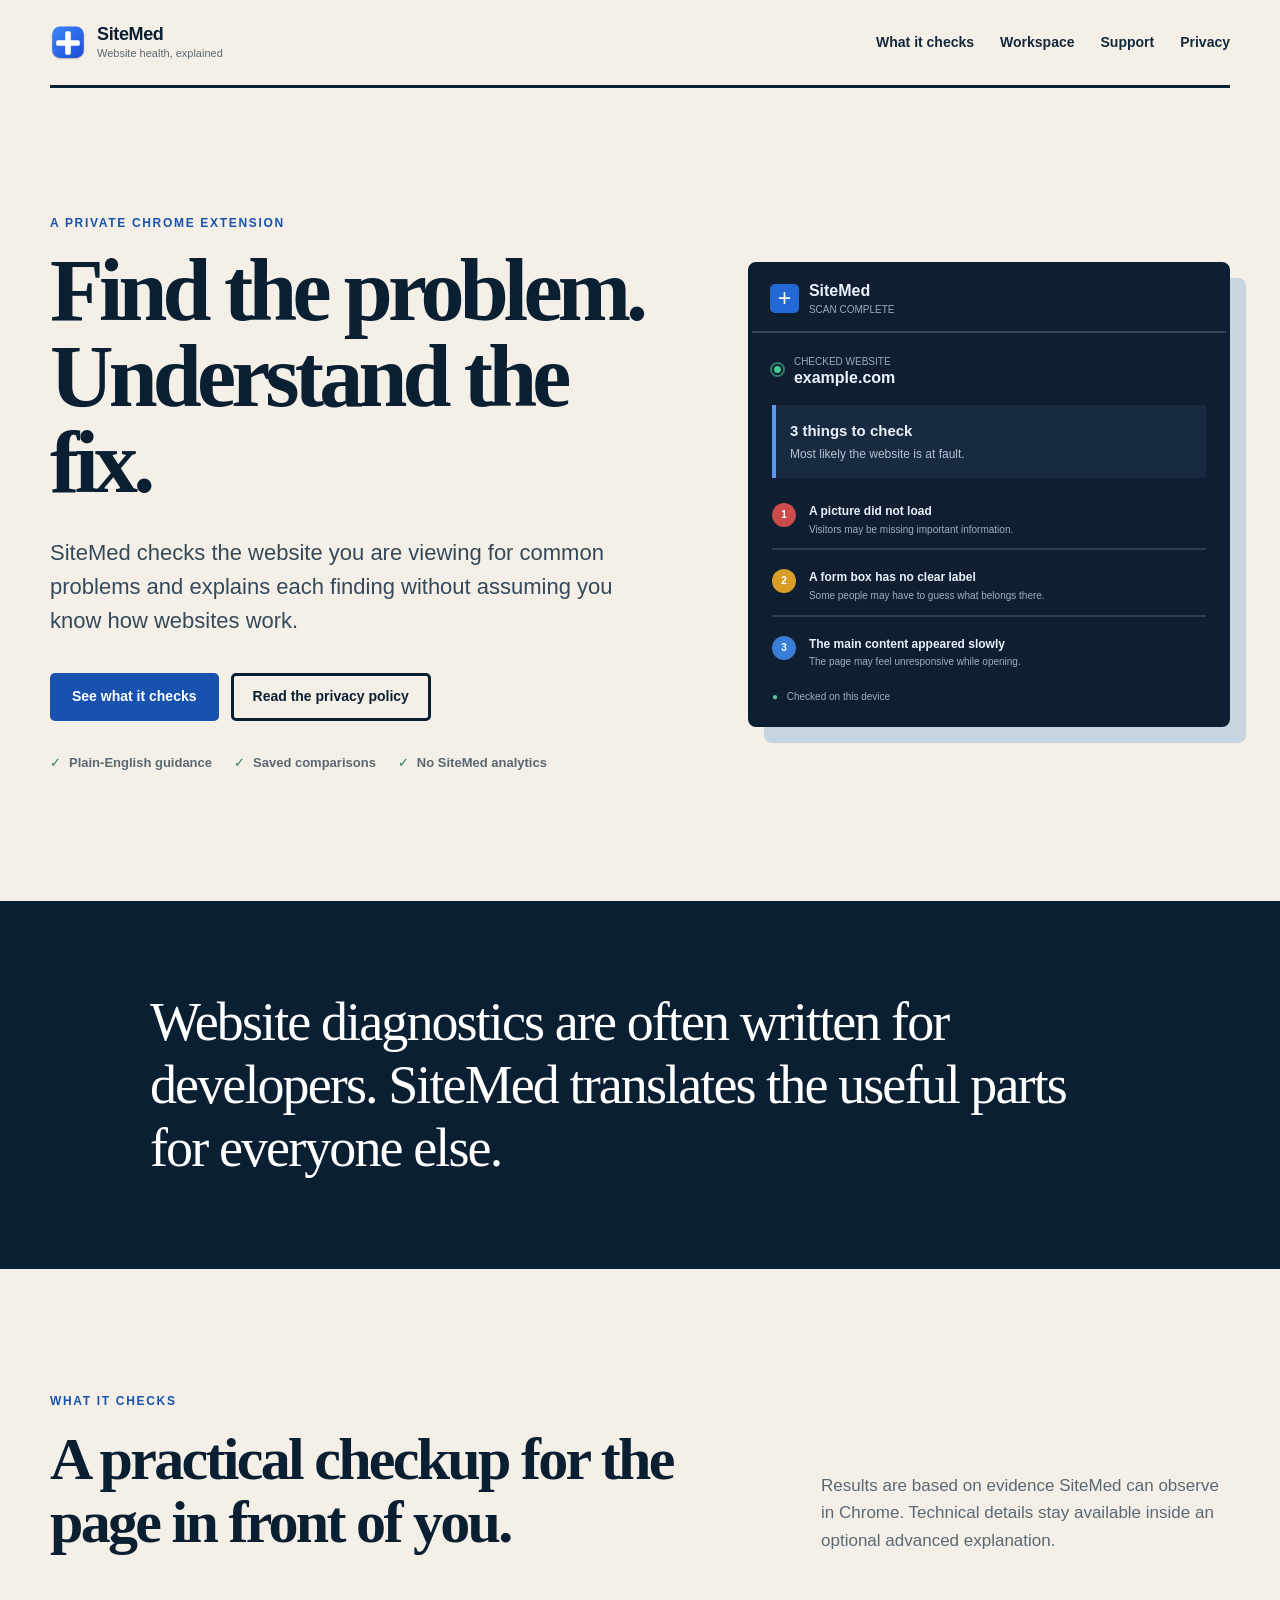
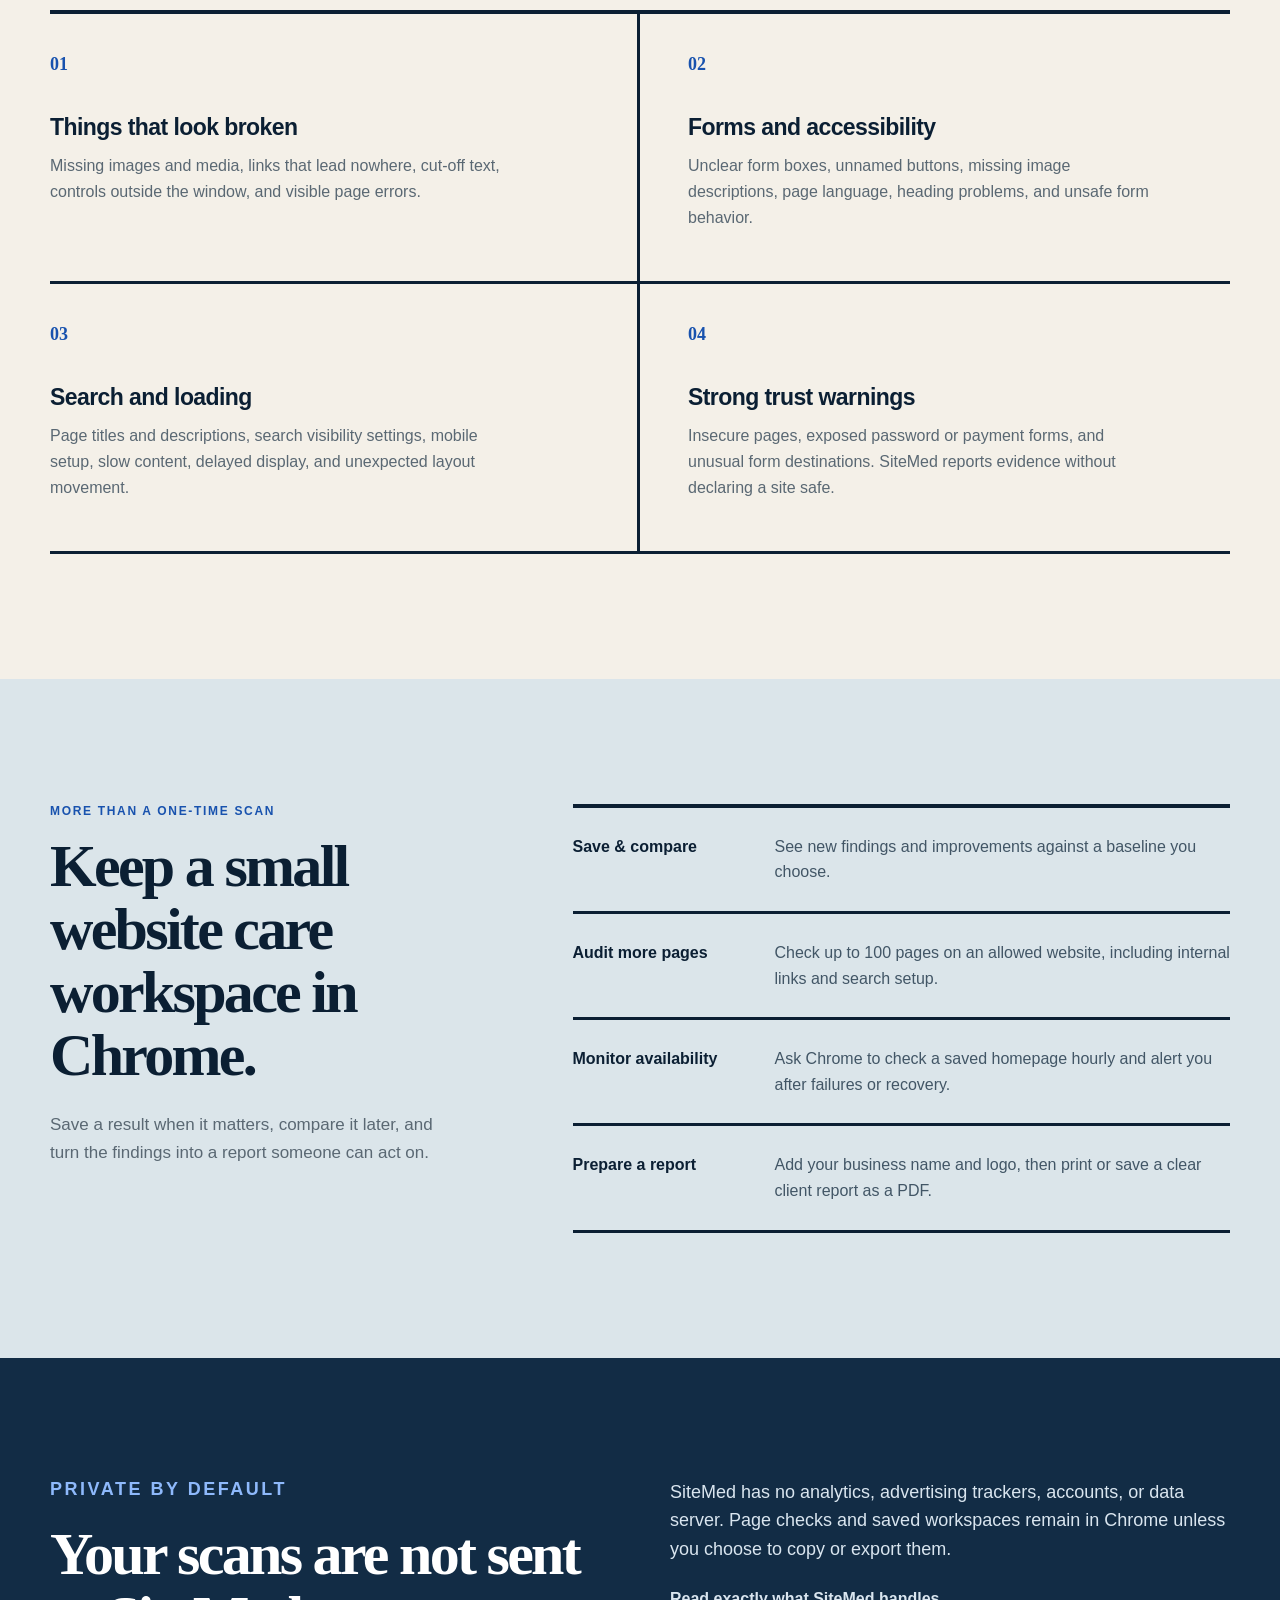
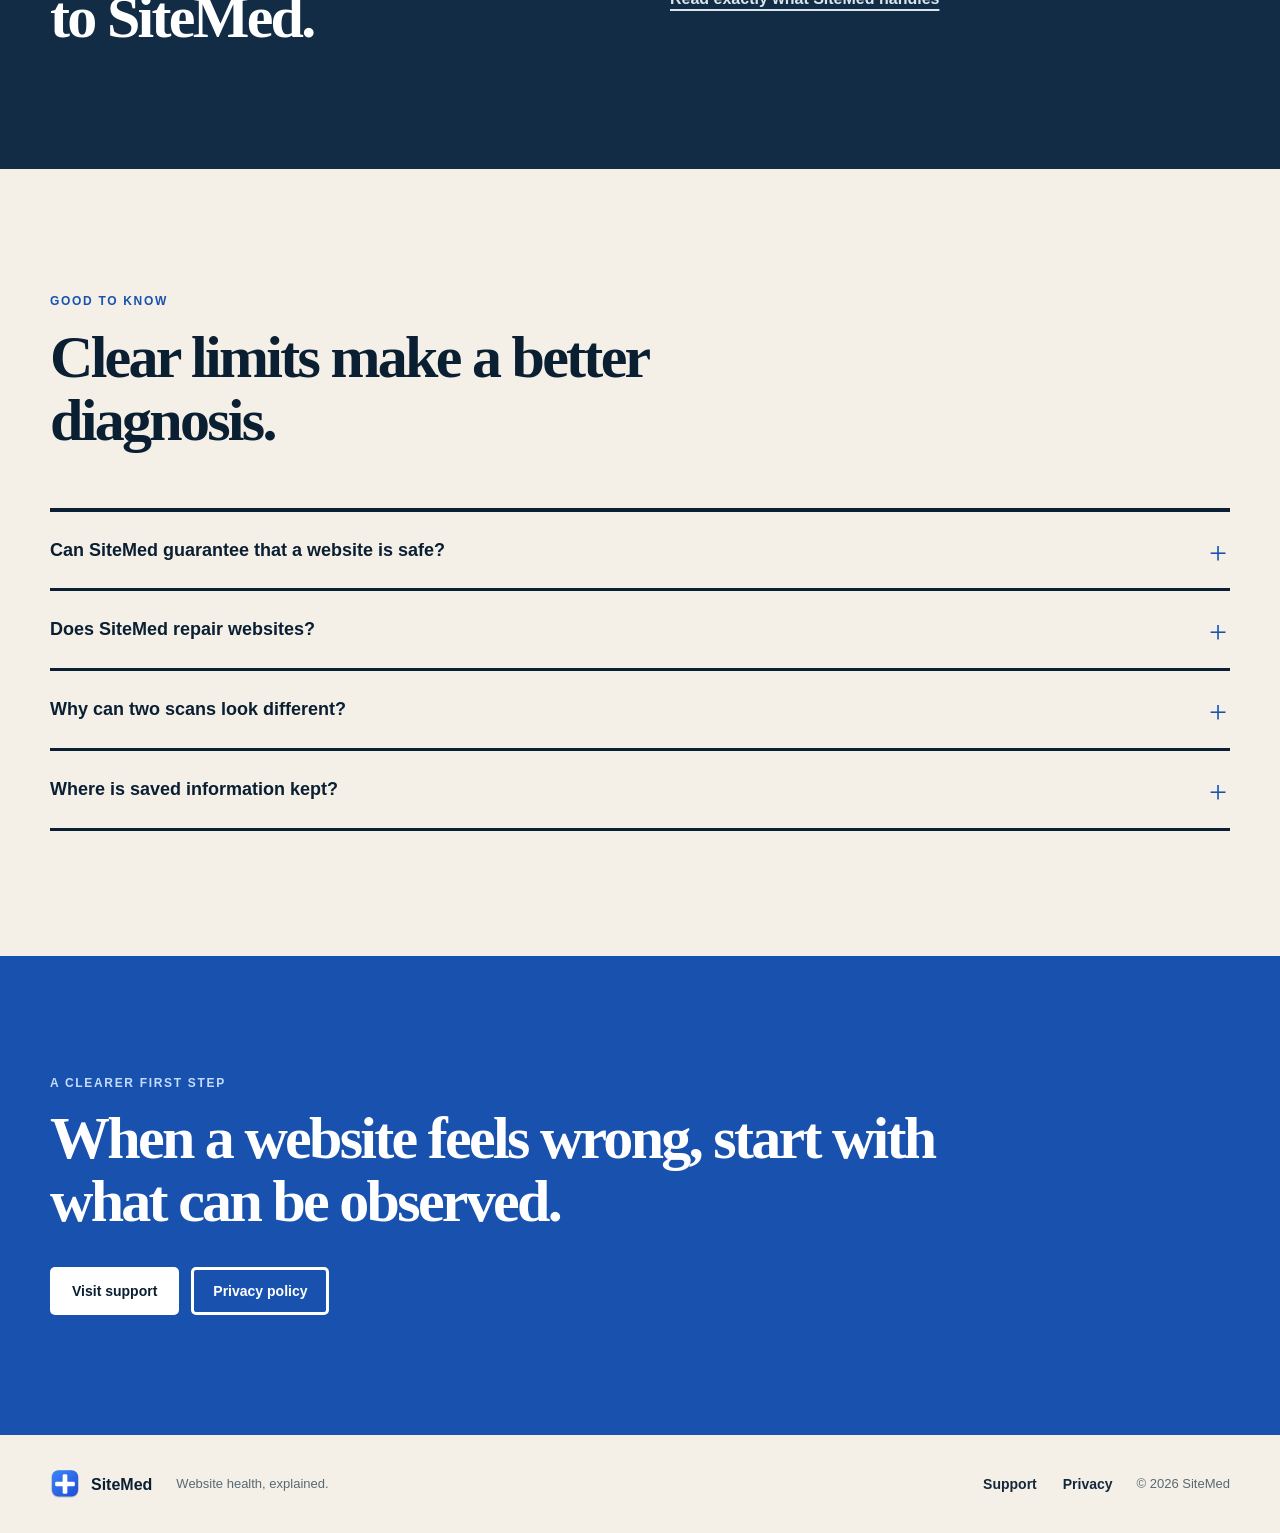
==== index.html @ 00b7d243 "First commit of website" ====
<!doctype html>
<html lang="en">
  <head>
    <meta charset="UTF-8" />
    <meta name="viewport" content="width=device-width, initial-scale=1" />
    <meta
      name="description"
      content="SiteMed is a private Chrome extension that finds common website problems and explains what to do next in plain English."
    />
    <meta name="theme-color" content="#0b1f33" />
    <meta property="og:type" content="website" />
    <meta property="og:title" content="SiteMed — Website health, explained" />
    <meta
      property="og:description"
      content="Find common website problems, understand who can fix them, and keep track of what changed."
    />
    <title>SiteMed — Website health, explained</title>
    <link rel="icon" href="assets/logo.svg" type="image/svg+xml" />
    <link rel="stylesheet" href="styles.css" />
    <script type="application/ld+json">
      {
        "@context": "https://schema.org",
        "@type": "SoftwareApplication",
        "name": "SiteMed",
        "applicationCategory": "BrowserApplication",
        "operatingSystem": "Chrome",
        "description": "A Chrome extension that finds common website problems and explains them in plain English."
      }
    </script>
  </head>
  <body>
    <a class="skip-link" href="#main">Skip to content</a>

    <header class="site-header">
      <a class="wordmark" href="index.html" aria-label="SiteMed home">
        <img src="assets/logo.svg" width="36" height="36" alt="" />
        <span>
          <strong>SiteMed</strong>
          <small>Website health, explained</small>
        </span>
      </a>
      <nav aria-label="Main navigation">
        <a href="#checks">What it checks</a>
        <a href="#workspace">Workspace</a>
        <a href="support.html">Support</a>
        <a href="privacy.html">Privacy</a>
      </nav>
    </header>

    <main id="main">
      <section class="hero">
        <div class="hero-copy">
          <p class="eyebrow">A private Chrome extension</p>
          <h1>Find the problem.<br />Understand the fix.</h1>
          <p class="hero-lede">
            SiteMed checks the website you are viewing for common problems and explains
            each finding without assuming you know how websites work.
          </p>
          <div class="hero-actions">
            <a class="button button-primary" href="#checks">See what it checks</a>
            <a class="button button-secondary" href="privacy.html"
              >Read the privacy policy</a
            >
          </div>
          <ul class="plain-list hero-points" aria-label="SiteMed highlights">
            <li>Plain-English guidance</li>
            <li>Saved comparisons</li>
            <li>No SiteMed analytics</li>
          </ul>
        </div>

        <div class="scan-demo" aria-label="Example SiteMed result">
          <div class="demo-titlebar">
            <span class="demo-mark" aria-hidden="true">+</span>
            <span><strong>SiteMed</strong><small>Scan complete</small></span>
          </div>
          <div class="demo-site">
            <span class="status-dot" aria-hidden="true"></span>
            <span><small>Checked website</small><strong>example.com</strong></span>
          </div>
          <div class="demo-summary">
            <strong>3 things to check</strong>
            <span>Most likely the website is at fault.</span>
          </div>
          <ol class="demo-findings">
            <li>
              <span class="severity severity-error">1</span>
              <span
                ><strong>A picture did not load</strong
                ><small>Visitors may be missing important information.</small></span
              >
            </li>
            <li>
              <span class="severity severity-warning">2</span>
              <span
                ><strong>A form box has no clear label</strong
                ><small>Some people may have to guess what belongs there.</small></span
              >
            </li>
            <li>
              <span class="severity severity-info">3</span>
              <span
                ><strong>The main content appeared slowly</strong
                ><small>The page may feel unresponsive while opening.</small></span
              >
            </li>
          </ol>
          <p class="demo-private">
            <span aria-hidden="true">●</span> Checked on this device
          </p>
        </div>
      </section>

      <section class="statement" aria-label="SiteMed purpose">
        <p>
          Website diagnostics are often written for developers. SiteMed translates the
          useful parts for everyone else.
        </p>
      </section>

      <section class="section" id="checks">
        <div class="section-heading">
          <p class="eyebrow">What it checks</p>
          <h2>A practical checkup for the page in front of you.</h2>
          <p>
            Results are based on evidence SiteMed can observe in Chrome. Technical details
            stay available inside an optional advanced explanation.
          </p>
        </div>

        <div class="check-grid">
          <article>
            <span class="check-number">01</span>
            <h3>Things that look broken</h3>
            <p>
              Missing images and media, links that lead nowhere, cut-off text, controls
              outside the window, and visible page errors.
            </p>
          </article>
          <article>
            <span class="check-number">02</span>
            <h3>Forms and accessibility</h3>
            <p>
              Unclear form boxes, unnamed buttons, missing image descriptions, page
              language, heading problems, and unsafe form behavior.
            </p>
          </article>
          <article>
            <span class="check-number">03</span>
            <h3>Search and loading</h3>
            <p>
              Page titles and descriptions, search visibility settings, mobile setup, slow
              content, delayed display, and unexpected layout movement.
            </p>
          </article>
          <article>
            <span class="check-number">04</span>
            <h3>Strong trust warnings</h3>
            <p>
              Insecure pages, exposed password or payment forms, and unusual form
              destinations. SiteMed reports evidence without declaring a site safe.
            </p>
          </article>
        </div>
      </section>

      <section class="workspace-section" id="workspace">
        <div class="workspace-intro">
          <p class="eyebrow">More than a one-time scan</p>
          <h2>Keep a small website care workspace in Chrome.</h2>
          <p>
            Save a result when it matters, compare it later, and turn the findings into a
            report someone can act on.
          </p>
        </div>

        <div class="workspace-list">
          <article>
            <strong>Save &amp; compare</strong>
            <p>See new findings and improvements against a baseline you choose.</p>
          </article>
          <article>
            <strong>Audit more pages</strong>
            <p>
              Check up to 100 pages on an allowed website, including internal links and
              search setup.
            </p>
          </article>
          <article>
            <strong>Monitor availability</strong>
            <p>
              Ask Chrome to check a saved homepage hourly and alert you after failures or
              recovery.
            </p>
          </article>
          <article>
            <strong>Prepare a report</strong>
            <p>
              Add your business name and logo, then print or save a clear client report as
              a PDF.
            </p>
          </article>
        </div>
      </section>

      <section class="privacy-callout">
        <div>
          <p class="eyebrow">Private by default</p>
          <h2>Your scans are not sent to SiteMed.</h2>
        </div>
        <div>
          <p>
            SiteMed has no analytics, advertising trackers, accounts, or data server. Page
            checks and saved workspaces remain in Chrome unless you choose to copy or
            export them.
          </p>
          <a class="text-link" href="privacy.html">Read exactly what SiteMed handles</a>
        </div>
      </section>

      <section class="section faq-section">
        <div class="section-heading compact">
          <p class="eyebrow">Good to know</p>
          <h2>Clear limits make a better diagnosis.</h2>
        </div>
        <div class="faq-list">
          <details>
            <summary>Can SiteMed guarantee that a website is safe?</summary>
            <p>
              No. SiteMed points out strong warning signs visible on the current page. It
              does not use a reputation database and cannot prove that a website or seller
              is trustworthy.
            </p>
          </details>
          <details>
            <summary>Does SiteMed repair websites?</summary>
            <p>
              SiteMed explains what it found, who can most likely fix it, and what to try
              next. It does not change the website itself.
            </p>
          </details>
          <details>
            <summary>Why can two scans look different?</summary>
            <p>
              Results can change with the browser window, connection, cached files, and
              content loaded by the website after the page opens.
            </p>
          </details>
          <details>
            <summary>Where is saved information kept?</summary>
            <p>
              Saved scans, audits, monitoring results, notes, and report branding stay in
              Chrome extension storage on the user’s device.
            </p>
          </details>
        </div>
      </section>

      <section class="closing">
        <p class="eyebrow">A clearer first step</p>
        <h2>When a website feels wrong, start with what can be observed.</h2>
        <div class="closing-links">
          <a class="button button-light" href="support.html">Visit support</a>
          <a class="button button-outline-light" href="privacy.html">Privacy policy</a>
        </div>
      </section>
    </main>

    <footer class="site-footer">
      <a class="footer-brand" href="index.html">
        <img src="assets/logo.svg" width="30" height="30" alt="" />
        <strong>SiteMed</strong>
      </a>
      <p>Website health, explained.</p>
      <nav aria-label="Footer navigation">
        <a href="support.html">Support</a>
        <a href="privacy.html">Privacy</a>
      </nav>
      <p class="copyright">© 2026 SiteMed</p>
    </footer>
  </body>
</html>
---- styles.css ----
:root {
  color: #14283a;
  background: #f4f0e8;
  font-family: Arial, Helvetica, sans-serif;
  font-synthesis: none;
  text-rendering: optimizeLegibility;
  --navy: #0b1f33;
  --navy-light: #173a59;
  --blue: #2468d6;
  --blue-dark: #1852ae;
  --cream: #f4f0e8;
  --paper: #fffdf8;
  --ink: #14283a;
  --muted: #5a6873;
  --rule: #b8c3c9;
  --green: #208361;
  --yellow: #d79d27;
  --red: #cc4b4b;
}

* {
  box-sizing: border-box;
}

html {
  scroll-behavior: smooth;
}

body {
  margin: 0;
  overflow-x: hidden;
  background: var(--cream);
  color: var(--ink);
  line-height: 1.6;
}

img {
  display: block;
  max-width: 100%;
}

a {
  color: inherit;
}

button,
a {
  -webkit-tap-highlight-color: transparent;
}

:focus-visible {
  outline: 3px solid #73a7fa;
  outline-offset: 4px;
}

.skip-link {
  position: fixed;
  z-index: 20;
  top: 12px;
  left: 12px;
  padding: 10px 14px;
  transform: translateY(-180%);
  background: #fff;
  color: var(--navy);
  font-weight: 700;
}

.skip-link:focus {
  transform: translateY(0);
}

.site-header {
  display: flex;
  width: min(1180px, calc(100% - 40px));
  min-height: 88px;
  align-items: center;
  justify-content: space-between;
  gap: 32px;
  margin: 0 auto;
  border-bottom: 3px solid var(--navy);
}

.wordmark,
.footer-brand {
  display: inline-flex;
  align-items: center;
  gap: 11px;
  color: var(--navy);
  text-decoration: none;
}

.wordmark > span {
  display: flex;
  flex-direction: column;
}

.wordmark strong {
  font-size: 18px;
  letter-spacing: -0.02em;
  line-height: 1.1;
}

.wordmark small {
  margin-top: 3px;
  color: var(--muted);
  font-size: 11px;
  line-height: 1.2;
}

.site-header nav,
.site-footer nav {
  display: flex;
  align-items: center;
  gap: 26px;
}

.site-header nav a,
.site-footer nav a {
  font-size: 14px;
  font-weight: 700;
  text-decoration: none;
}

.site-header nav a:hover,
.site-header nav a[aria-current='page'],
.site-footer nav a:hover {
  color: var(--blue-dark);
  text-decoration: underline;
  text-decoration-thickness: 2px;
  text-underline-offset: 5px;
}

.hero {
  display: grid;
  width: min(1180px, calc(100% - 40px));
  grid-template-columns: minmax(0, 1.05fr) minmax(360px, 0.85fr);
  align-items: center;
  gap: clamp(48px, 8vw, 110px);
  margin: 0 auto;
  padding: clamp(70px, 10vw, 130px) 0;
}

.hero-copy {
  min-width: 0;
}

.eyebrow {
  margin: 0 0 16px;
  color: var(--blue-dark);
  font-size: 12px;
  font-weight: 800;
  letter-spacing: 0.14em;
  line-height: 1.3;
  text-transform: uppercase;
}

.hero h1,
.support-hero h1,
.policy-sidebar h1 {
  margin: 0;
  color: var(--navy);
  font-family: Georgia, 'Times New Roman', serif;
  font-size: clamp(50px, 7vw, 88px);
  font-weight: 700;
  letter-spacing: -0.055em;
  line-height: 0.98;
}

.hero-lede {
  max-width: 650px;
  margin: 30px 0 0;
  color: #34495a;
  font-size: clamp(18px, 2vw, 22px);
  line-height: 1.55;
}

.hero-actions,
.closing-links {
  display: flex;
  flex-wrap: wrap;
  gap: 12px;
  margin-top: 34px;
}

.button {
  display: inline-flex;
  min-height: 48px;
  align-items: center;
  justify-content: center;
  padding: 12px 19px;
  border: 3px solid transparent;
  border-radius: 5px;
  font-size: 14px;
  font-weight: 800;
  line-height: 1.2;
  text-decoration: none;
}

.button-primary {
  background: var(--blue-dark);
  color: #fff;
}

.button-primary:hover {
  background: var(--navy);
}

.button-secondary {
  border-color: var(--navy);
  background: transparent;
  color: var(--navy);
}

.button-secondary:hover {
  background: var(--paper);
}

.plain-list {
  margin: 0;
  padding: 0;
  list-style: none;
}

.hero-points {
  display: flex;
  flex-wrap: wrap;
  gap: 10px 22px;
  margin-top: 32px;
  color: var(--muted);
  font-size: 13px;
  font-weight: 700;
}

.hero-points li::before {
  margin-right: 8px;
  color: var(--green);
  content: '✓';
}

.scan-demo {
  overflow: hidden;
  border: 4px solid var(--navy);
  border-radius: 8px;
  background: #0f1e30;
  color: #eaf1fb;
  box-shadow: 16px 16px 0 #c6d5df;
}

.demo-titlebar {
  display: flex;
  align-items: center;
  gap: 10px;
  padding: 15px 18px;
  border-bottom: 2px solid #31445a;
}

.demo-titlebar > span:last-child,
.demo-site > span:last-child {
  display: flex;
  flex-direction: column;
}

.demo-titlebar strong,
.demo-site strong {
  line-height: 1.2;
}

.demo-titlebar small,
.demo-site small {
  margin-top: 2px;
  color: #9aabc0;
  font-size: 10px;
  line-height: 1.3;
  text-transform: uppercase;
}

.demo-mark {
  display: grid;
  width: 29px;
  height: 29px;
  place-items: center;
  border-radius: 5px;
  background: var(--blue);
  color: white;
  font-size: 23px;
  font-weight: 400;
  line-height: 1;
}

.demo-site {
  display: flex;
  align-items: center;
  gap: 11px;
  padding: 20px 20px 8px;
}

.status-dot {
  width: 11px;
  height: 11px;
  border: 2px solid #0f1e30;
  border-radius: 50%;
  background: #45cc95;
  box-shadow: 0 0 0 2px #347b67;
}

.demo-summary {
  display: flex;
  flex-direction: column;
  margin: 10px 20px 14px;
  padding: 14px;
  border-left: 4px solid #5c98ef;
  background: #172a40;
}

.demo-summary strong {
  font-size: 15px;
}

.demo-summary span {
  margin-top: 2px;
  color: #b4c1d0;
  font-size: 12px;
}

.demo-findings {
  display: grid;
  gap: 8px;
  margin: 0;
  padding: 0 20px;
  list-style: none;
}

.demo-findings li {
  display: grid;
  grid-template-columns: 27px 1fr;
  gap: 10px;
  padding: 11px 0;
  border-bottom: 2px solid #2c3e52;
}

.demo-findings li:last-child {
  border-bottom: 0;
}

.demo-findings li > span:last-child {
  display: flex;
  min-width: 0;
  flex-direction: column;
}

.demo-findings strong {
  font-size: 12px;
  line-height: 1.4;
}

.demo-findings small {
  margin-top: 3px;
  color: #9fafc1;
  font-size: 10px;
  line-height: 1.45;
}

.severity {
  display: grid;
  width: 24px;
  height: 24px;
  place-items: center;
  border-radius: 50%;
  color: #fff;
  font-size: 10px;
  font-weight: 800;
}

.severity-error {
  background: var(--red);
}

.severity-warning {
  background: var(--yellow);
}

.severity-info {
  background: #397fd7;
}

.demo-private {
  margin: 8px 20px 18px;
  color: #9fafc1;
  font-size: 10px;
}

.demo-private span {
  margin-right: 6px;
  color: #45cc95;
}

.statement {
  background: var(--navy);
  color: #fff;
}

.statement p {
  width: min(980px, calc(100% - 40px));
  margin: 0 auto;
  padding: clamp(56px, 8vw, 90px) 0;
  font-family: Georgia, 'Times New Roman', serif;
  font-size: clamp(30px, 5vw, 54px);
  letter-spacing: -0.035em;
  line-height: 1.16;
}

.section {
  width: min(1180px, calc(100% - 40px));
  margin: 0 auto;
  padding: clamp(72px, 10vw, 125px) 0;
}

.section-heading {
  display: grid;
  grid-template-columns: minmax(0, 1.2fr) minmax(280px, 0.7fr);
  gap: 24px 70px;
  align-items: end;
  margin-bottom: 56px;
}

.section-heading .eyebrow {
  grid-column: 1 / -1;
  margin-bottom: -6px;
}

.section-heading h2,
.workspace-intro h2,
.privacy-callout h2,
.closing h2,
.support-contact h2 {
  margin: 0;
  color: var(--navy);
  font-family: Georgia, 'Times New Roman', serif;
  font-size: clamp(36px, 5vw, 60px);
  letter-spacing: -0.045em;
  line-height: 1.05;
}

.section-heading > p:last-child,
.workspace-intro > p:last-child {
  margin: 0;
  color: var(--muted);
  font-size: 17px;
}

.check-grid {
  display: grid;
  grid-template-columns: repeat(2, minmax(0, 1fr));
  border-top: 4px solid var(--navy);
}

.check-grid article {
  position: relative;
  min-height: 270px;
  padding: 36px 42px 36px 0;
  border-bottom: 3px solid var(--navy);
}

.check-grid article:nth-child(odd) {
  padding-right: 48px;
  border-right: 3px solid var(--navy);
}

.check-grid article:nth-child(even) {
  padding-left: 48px;
}

.check-number {
  display: block;
  color: var(--blue-dark);
  font-family: Georgia, 'Times New Roman', serif;
  font-size: 18px;
  font-weight: 700;
}

.check-grid h3 {
  margin: 34px 0 12px;
  color: var(--navy);
  font-size: 23px;
  letter-spacing: -0.025em;
  line-height: 1.25;
}

.check-grid p {
  max-width: 470px;
  margin: 0;
  color: var(--muted);
}

.workspace-section {
  display: grid;
  grid-template-columns: minmax(300px, 0.75fr) minmax(420px, 1.25fr);
  gap: clamp(60px, 10vw, 130px);
  padding: clamp(78px, 10vw, 125px) max(20px, calc((100vw - 1180px) / 2));
  background: #dbe5ea;
}

.workspace-intro {
  align-self: start;
}

.workspace-intro > p:last-child {
  margin-top: 24px;
}

.workspace-list {
  border-top: 4px solid var(--navy);
}

.workspace-list article {
  display: grid;
  grid-template-columns: 180px 1fr;
  gap: 22px;
  padding: 26px 0;
  border-bottom: 3px solid var(--navy);
}

.workspace-list strong {
  color: var(--navy);
  font-size: 16px;
}

.workspace-list p {
  margin: 0;
  color: #425666;
}

.privacy-callout {
  display: grid;
  grid-template-columns: 1fr 1fr;
  gap: 60px;
  padding: clamp(75px, 10vw, 120px) max(20px, calc((100vw - 1180px) / 2));
  background: #122c45;
  color: #d9e5ef;
}

.privacy-callout .eyebrow {
  color: #8eb9fb;
}

.privacy-callout h2 {
  color: #fff;
}

.privacy-callout p {
  margin: 0 0 22px;
  font-size: 18px;
}

.text-link {
  color: inherit;
  font-weight: 800;
  text-decoration: underline;
  text-decoration-thickness: 2px;
  text-underline-offset: 5px;
}

.text-link:hover {
  color: #8eb9fb;
}

.section-heading.compact {
  display: block;
  max-width: 720px;
}

.section-heading.compact .eyebrow {
  margin-bottom: 16px;
}

.faq-list {
  border-top: 4px solid var(--navy);
}

.faq-list details {
  border-bottom: 3px solid var(--navy);
}

.faq-list summary {
  position: relative;
  padding: 24px 50px 24px 0;
  color: var(--navy);
  cursor: pointer;
  font-size: 18px;
  font-weight: 800;
  list-style: none;
}

.faq-list summary::-webkit-details-marker {
  display: none;
}

.faq-list summary::after {
  position: absolute;
  top: 16px;
  right: 3px;
  color: var(--blue-dark);
  content: '+';
  font-family: Georgia, 'Times New Roman', serif;
  font-size: 32px;
  font-weight: 400;
}

.faq-list details[open] summary::after {
  content: '−';
}

.faq-list details p {
  max-width: 780px;
  margin: -8px 0 26px;
  color: var(--muted);
}

.closing {
  padding: clamp(74px, 10vw, 120px) max(20px, calc((100vw - 1180px) / 2));
  background: var(--blue-dark);
  color: #fff;
}

.closing .eyebrow {
  color: #c5dbff;
}

.closing h2 {
  max-width: 900px;
  color: #fff;
}

.button-light {
  background: #fff;
  color: var(--navy);
}

.button-outline-light {
  border-color: #fff;
  color: #fff;
}

.site-footer {
  display: grid;
  width: min(1180px, calc(100% - 40px));
  grid-template-columns: auto 1fr auto auto;
  align-items: center;
  gap: 24px;
  margin: 0 auto;
  padding: 34px 0;
}

.site-footer p {
  margin: 0;
  color: var(--muted);
  font-size: 13px;
}

.site-footer .copyright {
  text-align: right;
}

.policy-layout {
  display: grid;
  width: min(1180px, calc(100% - 40px));
  grid-template-columns: 260px minmax(0, 760px);
  gap: clamp(60px, 10vw, 150px);
  margin: 0 auto;
  padding: clamp(65px, 9vw, 110px) 0;
}

.policy-sidebar {
  align-self: start;
}

.policy-sidebar h1 {
  font-size: 58px;
}

.policy-sidebar > p:nth-of-type(2) {
  margin: 18px 0 28px;
  color: var(--muted);
  font-size: 13px;
}

.policy-sidebar nav {
  display: flex;
  flex-direction: column;
  border-top: 3px solid var(--navy);
}

.policy-sidebar nav a {
  padding: 10px 0;
  border-bottom: 2px solid var(--rule);
  color: #3e5262;
  font-size: 13px;
  font-weight: 700;
  text-decoration: none;
}

.policy-sidebar nav a:hover {
  color: var(--blue-dark);
}

.policy-content {
  min-width: 0;
}

.policy-content section {
  padding: 42px 0;
  border-bottom: 3px solid var(--navy);
  scroll-margin-top: 24px;
}

.policy-content section:first-child {
  padding-top: 0;
}

.policy-content h2,
.support-main h2,
.support-faq h2 {
  margin: 0 0 18px;
  color: var(--navy);
  font-family: Georgia, 'Times New Roman', serif;
  font-size: 34px;
  letter-spacing: -0.03em;
  line-height: 1.15;
}

.policy-content p,
.policy-content li,
.support-main p,
.support-main li {
  color: #405462;
}

.policy-content p {
  margin: 0 0 17px;
}

.policy-content ul {
  display: grid;
  gap: 8px;
  margin: 20px 0 24px;
  padding-left: 22px;
}

.policy-content a {
  color: var(--blue-dark);
  font-weight: 700;
}

.policy-lede {
  color: var(--navy) !important;
  font-family: Georgia, 'Times New Roman', serif;
  font-size: clamp(26px, 4vw, 40px);
  letter-spacing: -0.03em;
  line-height: 1.25;
}

.policy-summary {
  margin-top: 30px;
  padding: 23px;
  border-left: 5px solid var(--blue-dark);
  background: #dce7ed;
}

.policy-summary strong {
  color: var(--navy);
}

.policy-summary p {
  margin: 5px 0 0;
}

.permission-list {
  margin: 28px 0 0;
  border-top: 3px solid var(--navy);
}

.permission-list div {
  display: grid;
  grid-template-columns: 190px 1fr;
  gap: 20px;
  padding: 15px 0;
  border-bottom: 2px solid var(--rule);
}

.permission-list dt {
  color: var(--navy);
  font-weight: 800;
}

.permission-list dd {
  margin: 0;
  color: #405462;
}

.support-hero {
  width: min(930px, calc(100% - 40px));
  margin: 0 auto;
  padding: clamp(72px, 10vw, 120px) 0;
  text-align: center;
}

.support-hero h1 {
  font-size: clamp(48px, 7vw, 78px);
}

.support-hero > p:last-child {
  max-width: 720px;
  margin: 28px auto 0;
  color: var(--muted);
  font-size: 19px;
}

.support-layout {
  display: grid;
  width: min(1180px, calc(100% - 40px));
  grid-template-columns: minmax(0, 1.4fr) minmax(290px, 0.6fr);
  gap: 70px;
  margin: 0 auto;
  padding-bottom: clamp(80px, 10vw, 130px);
}

.support-main {
  border-top: 4px solid var(--navy);
}

.support-main section {
  padding: 38px 0;
  border-bottom: 3px solid var(--navy);
}

.support-main p:last-child {
  margin-bottom: 0;
}

.steps {
  display: grid;
  gap: 11px;
  margin: 25px 0;
  padding: 0;
  list-style: none;
}

.steps li {
  display: grid;
  grid-template-columns: 34px 1fr;
  align-items: start;
  gap: 12px;
}

.steps span {
  display: grid;
  width: 30px;
  height: 30px;
  place-items: center;
  border-radius: 50%;
  background: var(--blue-dark);
  color: #fff;
  font-size: 12px;
  font-weight: 800;
}

.steps p {
  margin: 1px 0 0;
}

.support-note {
  padding: 16px 18px;
  border-left: 5px solid var(--yellow);
  background: #ebe5d7;
}

.support-contact {
  align-self: start;
  padding: 30px;
  background: var(--navy);
  color: #dbe5ee;
}

.support-contact .eyebrow {
  color: #8eb9fb;
}

.support-contact h2 {
  color: #fff;
  font-size: 37px;
}

.support-contact h3 {
  margin: 28px 0 8px;
  color: #fff;
  font-size: 15px;
}

.support-contact ul {
  padding-left: 20px;
}

.support-contact .text-link {
  display: inline-block;
  margin-top: 15px;
}

.support-faq {
  padding: clamp(72px, 9vw, 110px) max(20px, calc((100vw - 980px) / 2));
  background: #dbe5ea;
}

@media (max-width: 850px) {
  .site-header {
    align-items: flex-start;
    padding: 18px 0;
  }

  .site-header nav {
    flex-wrap: wrap;
    justify-content: flex-end;
    gap: 8px 18px;
  }

  .hero,
  .workspace-section,
  .privacy-callout,
  .support-layout {
    grid-template-columns: 1fr;
  }

  .hero {
    gap: 60px;
  }

  .scan-demo {
    width: min(100%, 520px);
    justify-self: center;
  }

  .section-heading {
    display: block;
  }

  .section-heading h2 {
    margin-bottom: 22px;
  }

  .workspace-section,
  .privacy-callout {
    gap: 50px;
  }

  .policy-layout {
    grid-template-columns: 1fr;
    gap: 60px;
  }

  .policy-sidebar nav {
    display: grid;
    grid-template-columns: repeat(2, minmax(0, 1fr));
    column-gap: 20px;
  }

  .support-contact {
    order: -1;
  }

  .site-footer {
    grid-template-columns: auto 1fr auto;
  }

  .site-footer nav {
    grid-column: 1 / -1;
    grid-row: 2;
  }
}

@media (max-width: 600px) {
  .site-header {
    width: min(100% - 28px, 1180px);
    flex-direction: column;
    gap: 16px;
  }

  .site-header nav {
    width: 100%;
    justify-content: flex-start;
  }

  .hero,
  .section,
  .policy-layout,
  .support-hero,
  .support-layout,
  .site-footer {
    width: min(100% - 28px, 1180px);
  }

  .hero {
    grid-template-columns: minmax(0, 1fr);
    padding-top: 60px;
  }

  .hero h1 {
    font-size: clamp(42px, 12.2vw, 54px);
  }

  .hero-actions .button {
    width: 100%;
  }

  .scan-demo {
    box-shadow: 9px 9px 0 #c6d5df;
  }

  .check-grid {
    grid-template-columns: 1fr;
  }

  .check-grid article,
  .check-grid article:nth-child(odd),
  .check-grid article:nth-child(even) {
    min-height: auto;
    padding: 30px 0;
    border-right: 0;
  }

  .check-grid h3 {
    margin-top: 20px;
  }

  .workspace-section,
  .privacy-callout,
  .closing,
  .support-faq {
    padding-right: 14px;
    padding-left: 14px;
  }

  .workspace-list article,
  .permission-list div {
    grid-template-columns: 1fr;
    gap: 5px;
  }

  .policy-sidebar nav {
    grid-template-columns: 1fr;
  }

  .site-footer {
    grid-template-columns: 1fr auto;
  }

  .site-footer > p:nth-of-type(1) {
    display: none;
  }

  .site-footer nav {
    gap: 18px;
  }
}

@media (prefers-reduced-motion: reduce) {
  html {
    scroll-behavior: auto;
  }
}
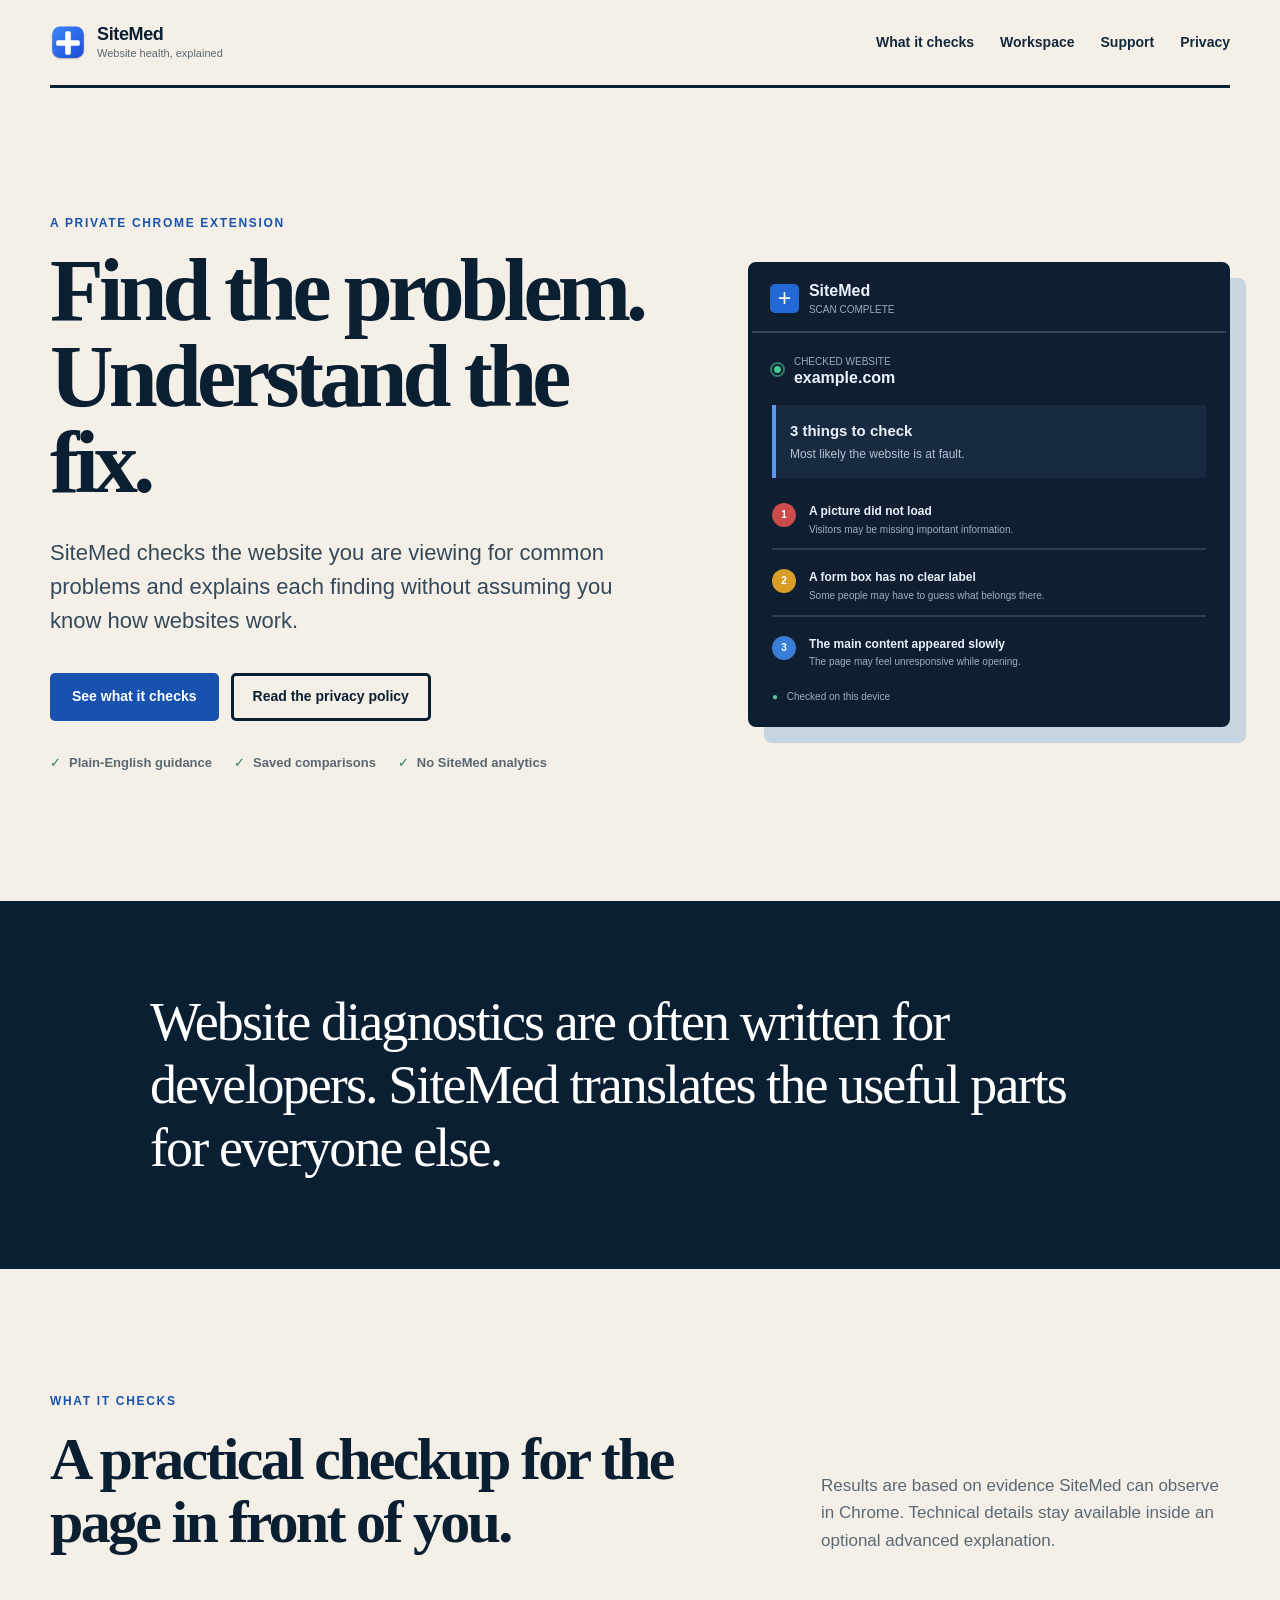
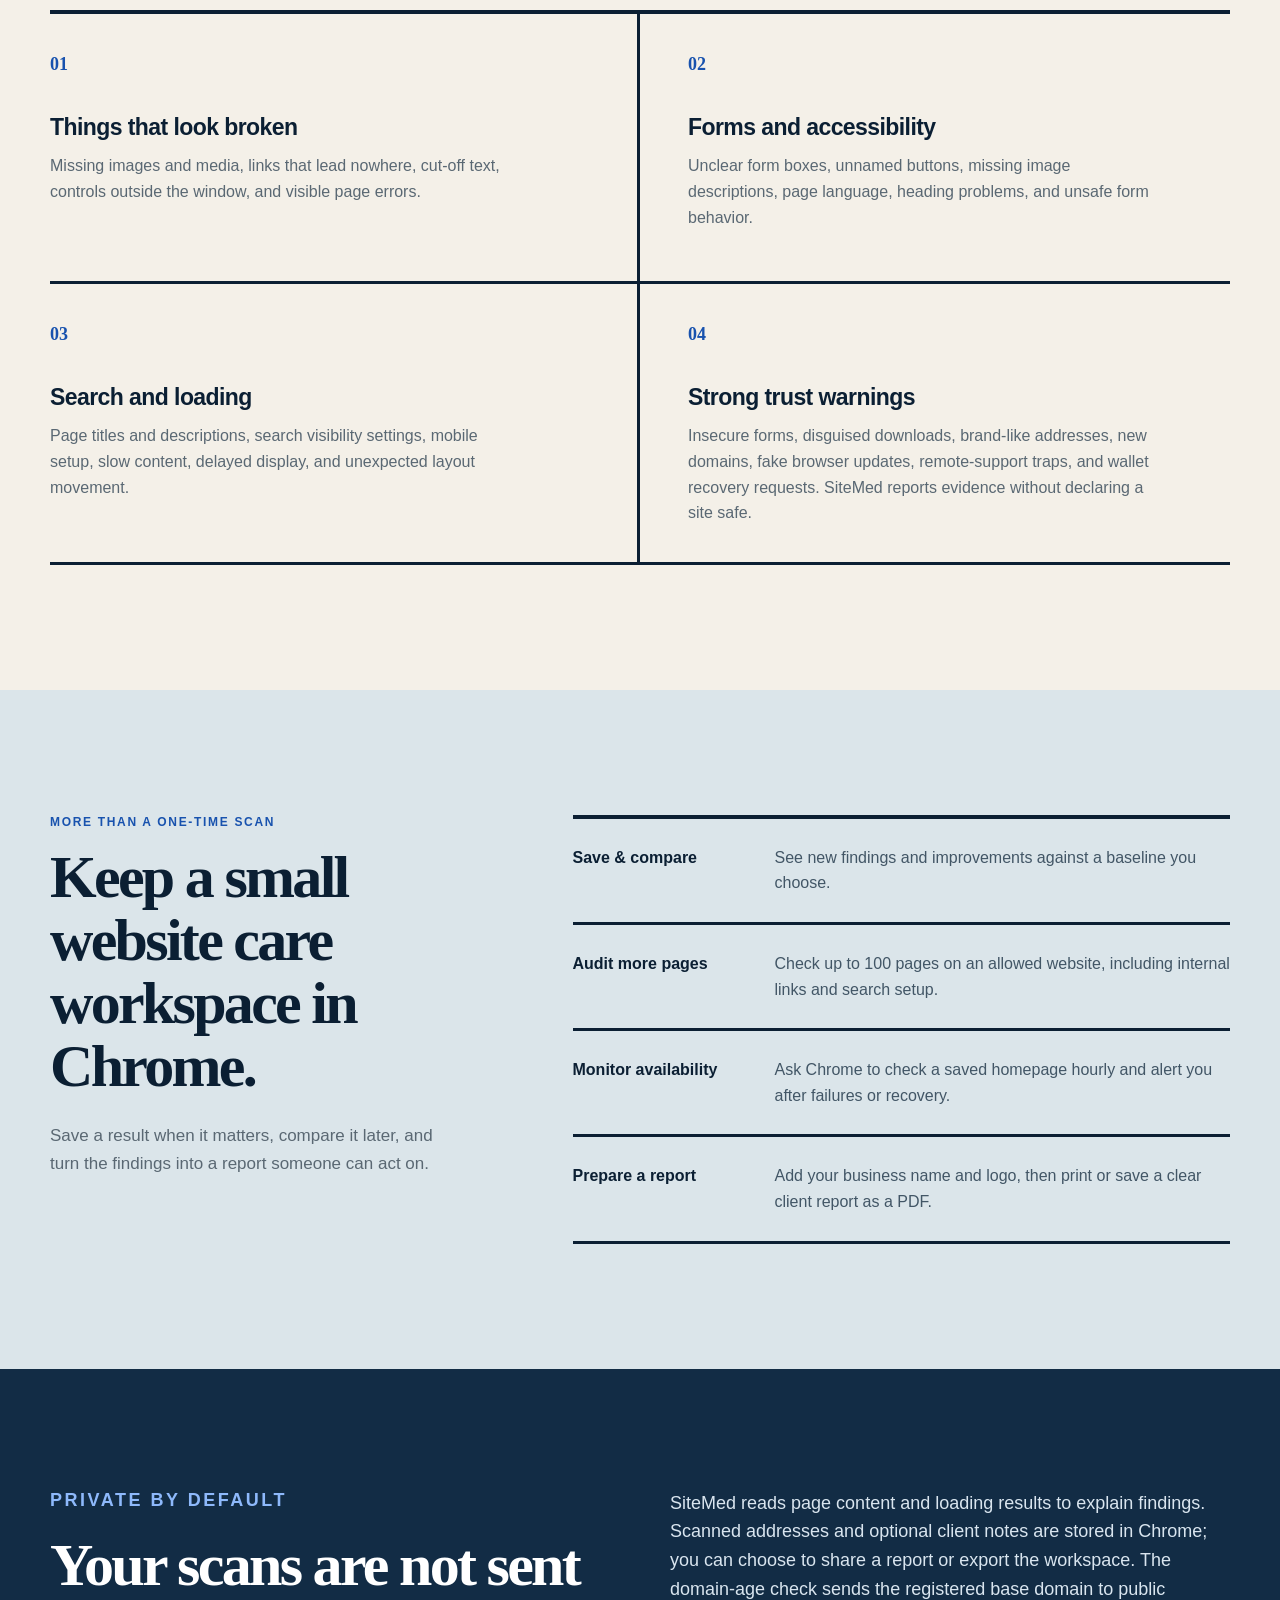
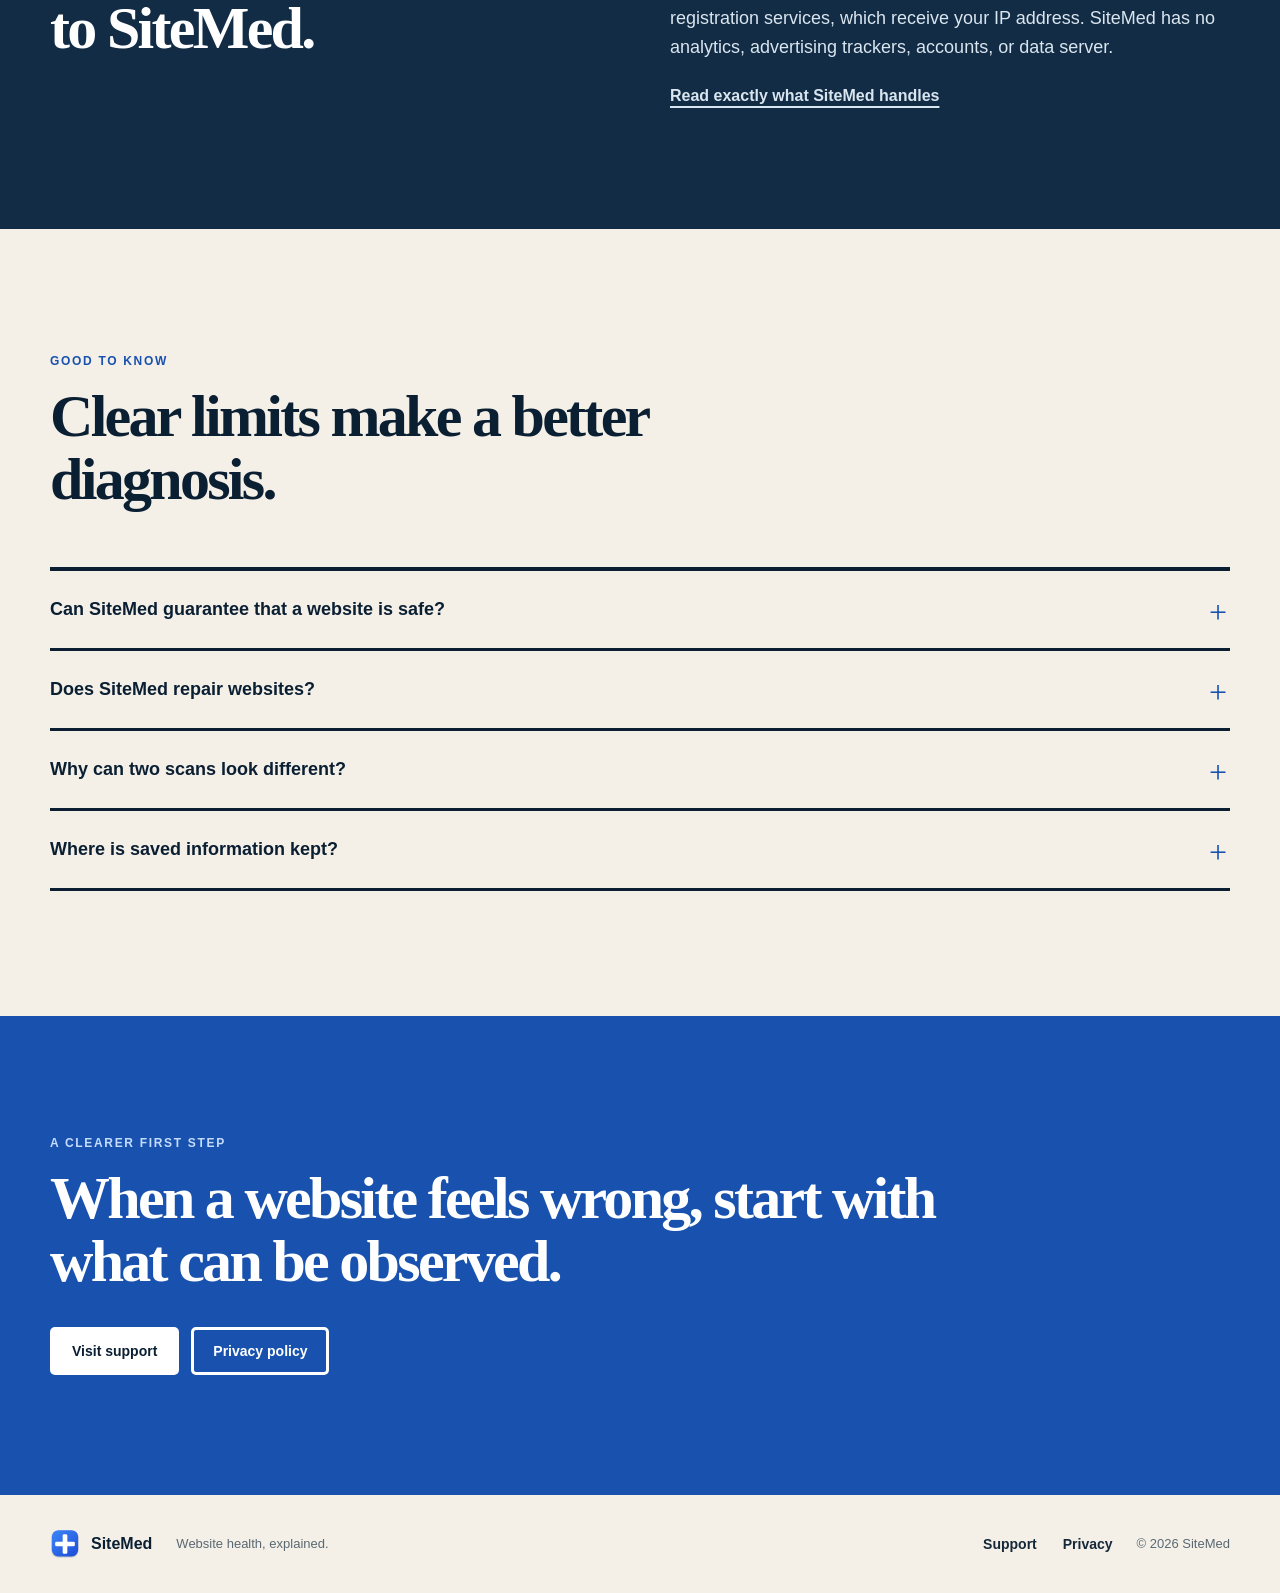
==== commit 666799b4: "Update SiteMed website trust and privacy disclosures" ====
--- a/index.html
+++ b/index.html
@@ -157,8 +157,9 @@
             <span class="check-number">04</span>
             <h3>Strong trust warnings</h3>
             <p>
-              Insecure pages, exposed password or payment forms, and unusual form
-              destinations. SiteMed reports evidence without declaring a site safe.
+              Insecure forms, disguised downloads, brand-like addresses, new domains, fake
+              browser updates, remote-support traps, and wallet recovery requests. SiteMed
+              reports evidence without declaring a site safe.
             </p>
           </article>
         </div>
@@ -210,9 +211,12 @@
         </div>
         <div>
           <p>
-            SiteMed has no analytics, advertising trackers, accounts, or data server. Page
-            checks and saved workspaces remain in Chrome unless you choose to copy or
-            export them.
+            SiteMed reads page content and loading results to explain findings. Scanned
+            addresses and optional client notes are stored in Chrome; you can choose to
+            share a report or export the workspace. The domain-age check sends the
+            registered base domain to public registration services, which receive your IP
+            address. SiteMed has no analytics, advertising trackers, accounts, or data
+            server.
           </p>
           <a class="text-link" href="privacy.html">Read exactly what SiteMed handles</a>
         </div>
@@ -228,8 +232,8 @@
             <summary>Can SiteMed guarantee that a website is safe?</summary>
             <p>
               No. SiteMed points out strong warning signs visible on the current page. It
-              does not use a reputation database and cannot prove that a website or seller
-              is trustworthy.
+              also checks public domain-registration age. It does not use a reputation
+              database and cannot prove that a website or seller is trustworthy.
             </p>
           </details>
           <details>
